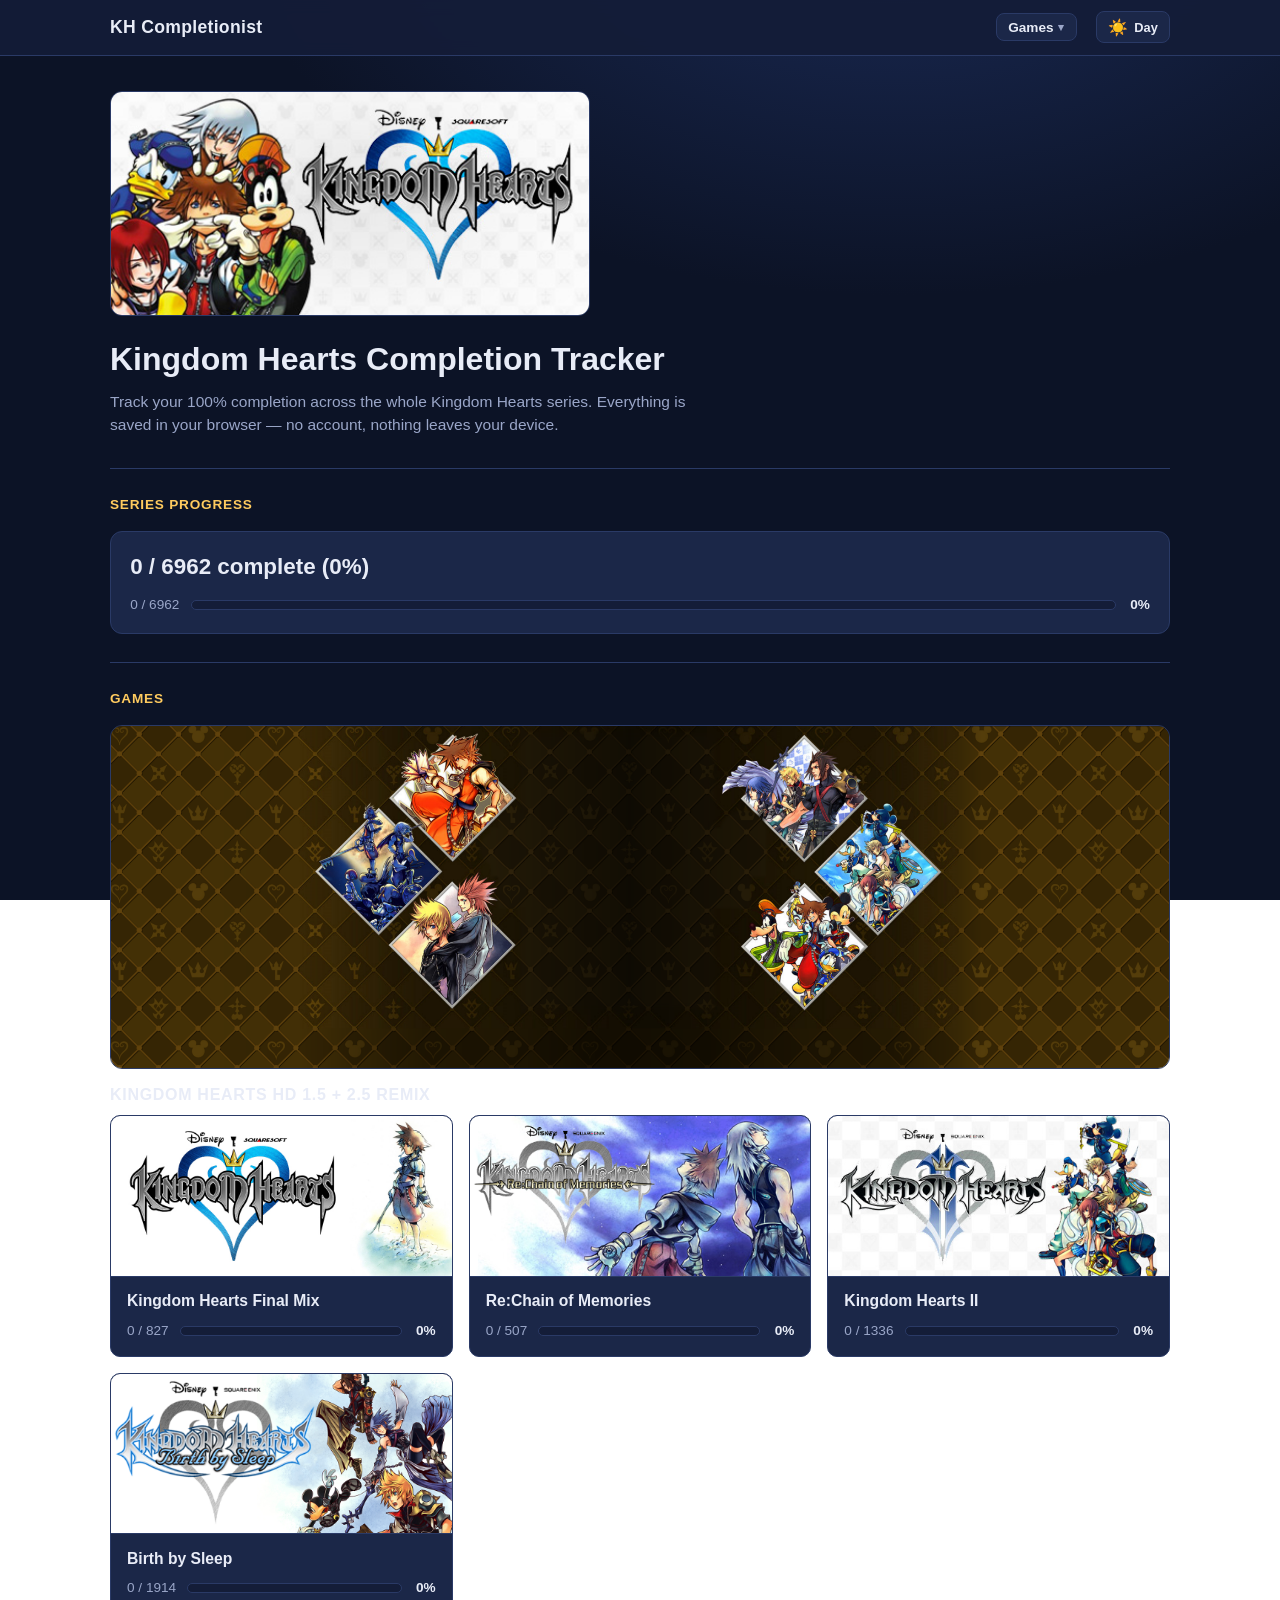
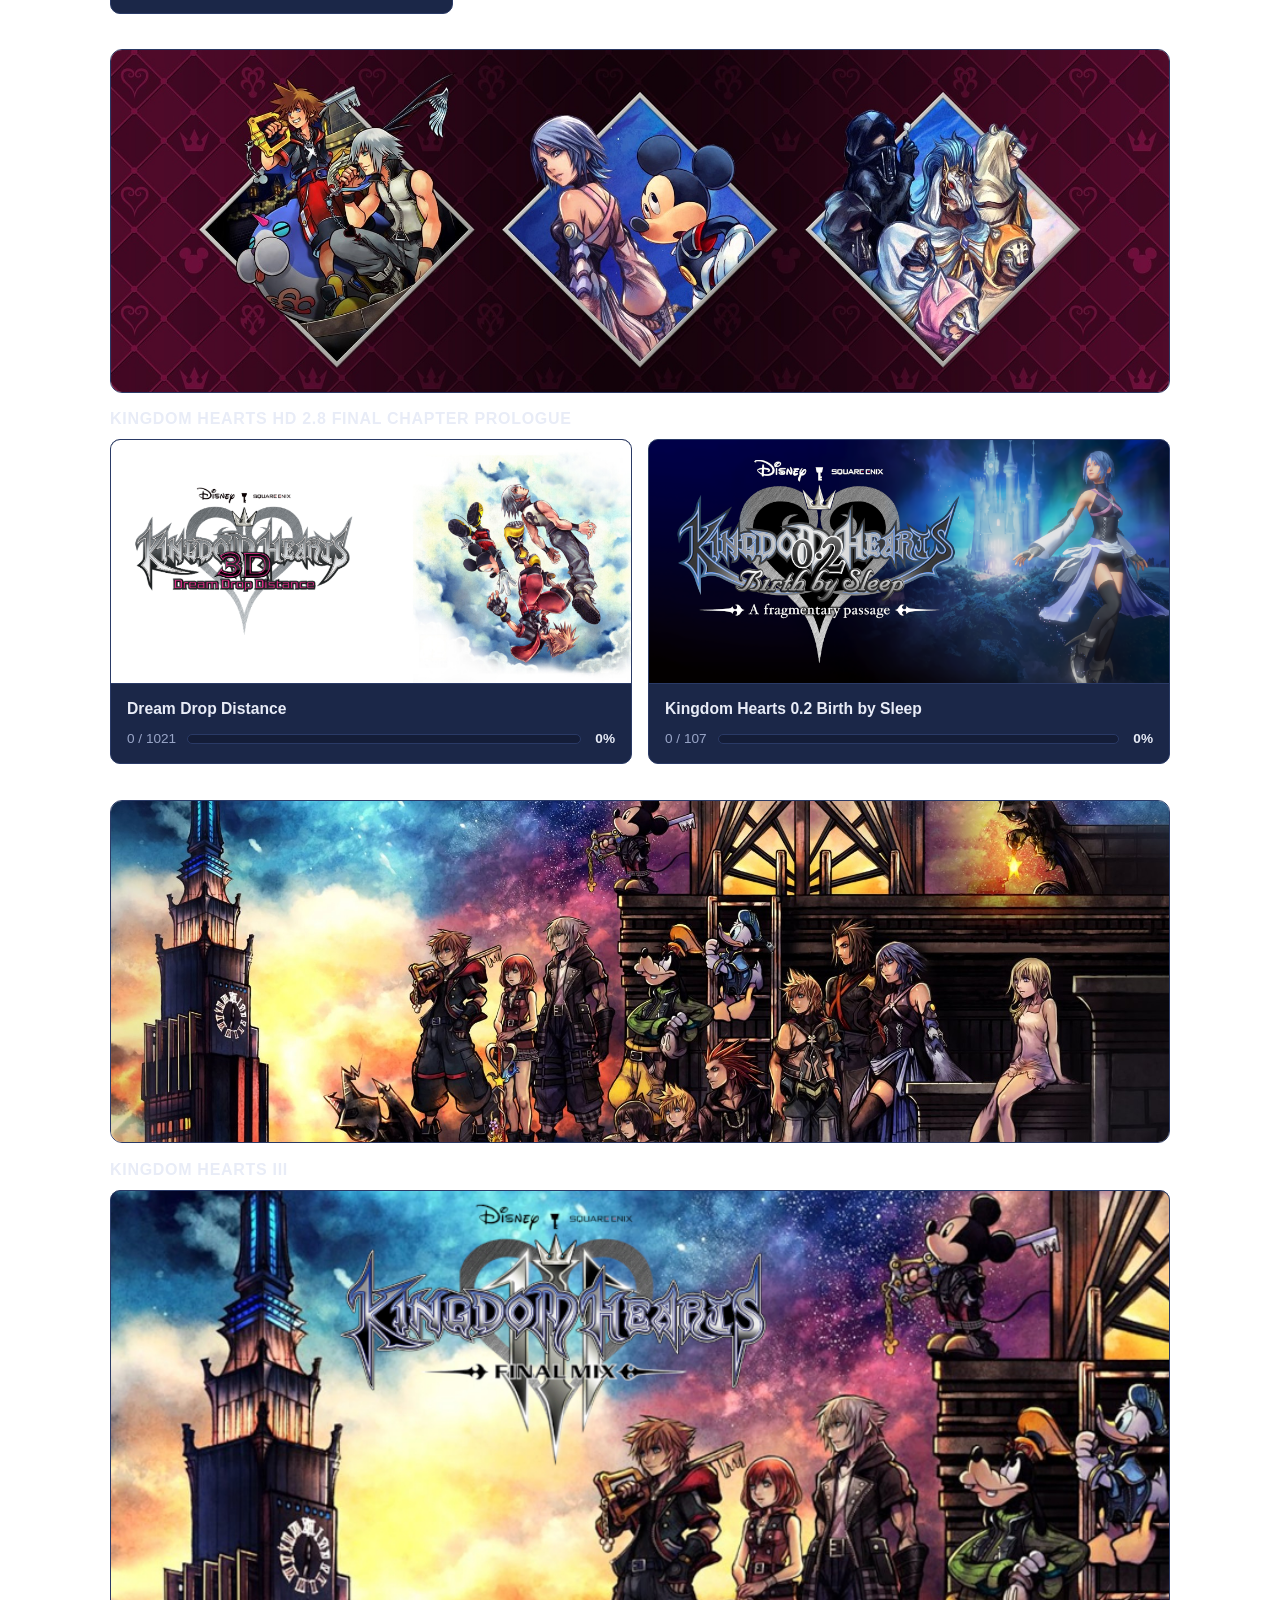
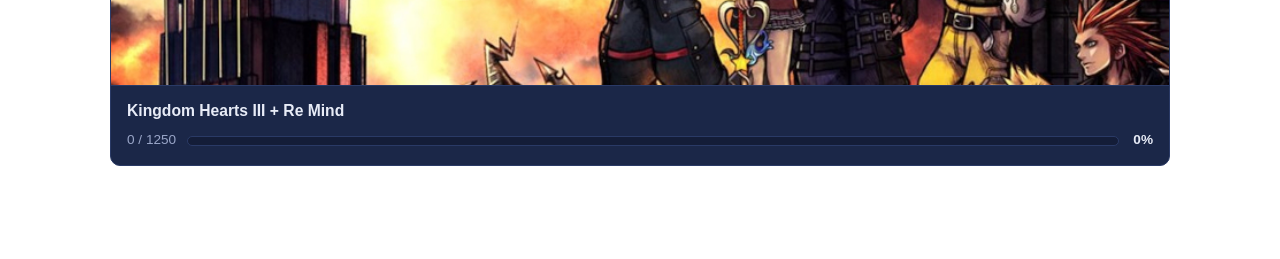
==== index.html @ 4a255c69 "Readable backgrounds, light-mode wallpapers, Games dropdown header Addresses the design feedback:  -" ====
<!DOCTYPE html>
<html lang="en">
<head>
    <meta charset="UTF-8">
    <meta name="viewport" content="width=device-width, initial-scale=1.0">
    <meta http-equiv="Content-Security-Policy" content="default-src 'self'; img-src 'self' data:; style-src 'self' 'unsafe-inline'; object-src 'none'; base-uri 'self'; form-action 'self'">
    <title>KH Completionist</title>
    <script src="js/theme.js"></script>
    <link rel="stylesheet" href="css/main.css">
</head>
<!--
    Landing page. Shows total completion across the series plus one card
    per game (progress read live from localStorage by js/kh-summary.js +
    js/landing.js). All visible text lives in lang/messages/en/index.json.
-->
<body data-page="index" data-root="./">
    <nav>
        <div class="container">
            <div class="nav-content">
                <a href="./" class="logo" id="logo-name"></a>
                <div class="nav-right">
                    <ul class="nav-links">
                    <li class="has-menu">
                        <button class="nav-menu-btn" id="games-menu-btn" type="button" aria-haspopup="true" aria-expanded="false">Games <span class="caret" aria-hidden="true">&#9662;</span></button>
                        <ul class="nav-menu" id="games-menu">
                        <li><a href="tools/kh1-tracker.html">Kingdom Hearts Final Mix</a></li>
                        <li><a href="tools/kh-com-tracker.html">Re:Chain of Memories</a></li>
                        <li><a href="tools/kh2-tracker.html">Kingdom Hearts II</a></li>
                        <li class="has-submenu">
                            <a href="tools/kh-bbs-tracker.html">Birth by Sleep <span class="caret" aria-hidden="true">&#9656;</span></a>
                            <ul class="nav-submenu">
                                <li><a href="tools/kh-melding.html">Melding Calculator</a></li>
                            </ul>
                        </li>
                        <li><a href="tools/kh-ddd-tracker.html">Dream Drop Distance</a></li>
                        <li><a href="tools/kh02-tracker.html">Kingdom Hearts 0.2</a></li>
                        <li><a href="tools/kh3-tracker.html">Kingdom Hearts III</a></li>
                        </ul>
                    </li>
                    </ul>
                    <div class="theme-toggle">
                        <button id="themeToggle" class="theme-btn" type="button">
                            <span class="theme-icon" id="theme-icon" aria-hidden="true"></span>
                            <span class="theme-text" id="theme-text"></span>
                        </button>
                    </div>
                </div>
            </div>
        </div>
    </nav>

    <div class="container">
        <section class="project-hero landing-hero">
            <figure class="banner landing-banner"><img class="banner-img" src="images/banners/series.jpg" alt=""></figure>
            <h1 id="landing-title"></h1>
            <p id="landing-subtitle"></p>
        </section>

        <main class="main-content">
            <section class="section">
                <h2 id="lg-total-label"></h2>
                <!-- Series progress bar, built by js/landing.js -->
                <div id="series-total" class="series-total"></div>
            </section>

            <section class="section">
                <h2 id="lg-games-label"></h2>
                <!-- HD-collection groups, each with its hero strip and the
                     games' banner cards, built by js/landing.js -->
                <div id="collections"></div>
            </section>
        </main>
    </div>

    <script src="js/i18n.js"></script>
    <script src="js/kh1-tracker-data.js"></script>
    <script src="js/kh-com-tracker-data.js"></script>
    <script src="js/kh2-tracker-data.js"></script>
    <script src="js/kh-ddd-tracker-data.js"></script>
    <script src="js/kh02-tracker-data.js"></script>
    <script src="js/kh3-tracker-data.js"></script>
    <script src="js/kh-bbs-tracker-data.js"></script>
    <script src="js/kh-summary.js"></script>
    <script src="js/landing.js"></script>
    <script src="js/banners.js"></script>
    <script src="js/nav.js"></script>
</body>
</html>
---- css/main.css ----
/* ============================================================
   Site-wide theme — dark navy palette shared with the melding
   calculator. Blue/gold accents (colourblind-safe pairing);
   state is never shown by colour alone.
   ============================================================ */
:root {
    --bg: #0c1326;
    --panel: #141d38;
    --panel2: #1b2748;
    --line: #2a3a66;
    --ink: #e8ecf7;
    --dim: #9aa6c8;
    --accent: #5fb3ff;
    --accent2: #ffcb5f;
    --chip: #243466;
    --nav-bg: rgba(20, 29, 56, 0.92);
    /* Scrim layered over per-game wallpapers so text stays readable. */
    --bg-scrim: linear-gradient(rgba(12, 19, 38, 0.62), rgba(12, 19, 38, 0.78));
}

* {
    margin: 0;
    padding: 0;
    box-sizing: border-box;
}

html {
    scroll-behavior: smooth;
}

body {
    font-family: -apple-system, BlinkMacSystemFont, "Segoe UI", Roboto, Helvetica, Arial, sans-serif;
    line-height: 1.5;
    color: var(--ink);
    background: radial-gradient(1200px 700px at 70% -10%, #1a2a55 0%, var(--bg) 55%);
    background-attachment: fixed;
    min-height: 100vh;
    -webkit-font-smoothing: antialiased;
}

.container {
    max-width: 1100px;
    margin: 0 auto;
    padding: 0 20px;
}

a {
    color: var(--accent);
}

a:focus, button:focus {
    outline: 2px solid var(--accent);
    outline-offset: 2px;
}

/* ---------- Navigation ---------- */
nav {
    background: var(--nav-bg);
    backdrop-filter: blur(8px);
    border-bottom: 1px solid var(--line);
    position: sticky;
    top: 0;
    z-index: 100;
}

.nav-content {
    display: flex;
    justify-content: space-between;
    align-items: center;
    padding: 0.7rem 0;
    gap: 1rem;
}

.nav-right {
    display: flex;
    align-items: center;
    gap: 1.2rem;
}

.logo {
    font-size: 1.1rem;
    font-weight: 700;
    color: var(--ink);
    text-decoration: none;
    letter-spacing: 0.3px;
    white-space: nowrap;
}

.nav-links {
    display: flex;
    list-style: none;
    gap: 0.2rem;
    flex-wrap: wrap;
}

.nav-links a {
    text-decoration: none;
    color: var(--dim);
    font-weight: 600;
    font-size: 0.85rem;
    padding: 0.35rem 0.7rem;
    border-radius: 8px;
    border: 1px solid transparent;
}

.nav-links a:hover {
    color: var(--ink);
    background: var(--panel2);
    border-color: var(--line);
}

/* ---------- Language toggle (top right, persistent) ---------- */
.lang-btn {
    display: flex;
    align-items: center;
    gap: 0.4rem;
    background: var(--panel2);
    border: 1px solid var(--line);
    border-radius: 8px;
    padding: 0.35rem 0.7rem;
    cursor: pointer;
    font-weight: 700;
    font-size: 0.8rem;
    color: var(--ink);
}

.lang-btn:hover {
    border-color: var(--accent);
    color: var(--accent);
}

.flag {
    font-size: 1rem;
}

/* ---------- Hero / about ---------- */
.about-section {
    padding: 2.6rem 0 1.8rem;
}

.about-section h1 {
    font-size: 2.2rem;
    margin-bottom: 0.2rem;
    letter-spacing: 0.3px;
}

.subtitle {
    font-size: 1.05rem;
    color: var(--accent);
    font-weight: 600;
    margin-bottom: 1.1rem;
}

.about-text p {
    color: var(--dim);
    max-width: 70ch;
    margin-bottom: 0.8rem;
    font-size: 0.97rem;
}

.cta-buttons {
    display: flex;
    gap: 0.7rem;
    flex-wrap: wrap;
    margin-top: 1.2rem;
}

.cta-button {
    display: inline-block;
    padding: 0.55rem 1.2rem;
    text-decoration: none;
    border-radius: 8px;
    font-weight: 700;
    font-size: 0.9rem;
    border: 1px solid var(--line);
}

.cta-button.primary {
    background: var(--accent);
    color: #06203b;
    border-color: var(--accent);
}

.cta-button.primary:hover {
    background: #7cc2ff;
}

.cta-button.secondary {
    background: var(--panel2);
    color: var(--ink);
}

.cta-button.secondary:hover {
    border-color: var(--accent);
    color: var(--accent);
}

/* ---------- Sections ---------- */
.main-content {
    padding-bottom: 3rem;
}

.section {
    padding: 1.6rem 0 0.6rem;
    border-top: 1px solid var(--line);
    margin-top: 1.2rem;
}

.section h2 {
    font-size: 0.85rem;
    text-transform: uppercase;
    letter-spacing: 0.8px;
    color: var(--accent2);
    margin-bottom: 1rem;
    font-weight: 700;
}

.section h3 {
    font-size: 1rem;
    color: var(--ink);
    margin-bottom: 0.5rem;
}

/* ---------- Skills ---------- */
.skills-grid {
    display: grid;
    grid-template-columns: repeat(auto-fit, minmax(240px, 1fr));
    gap: 1rem;
}

.skill-category {
    background: var(--panel2);
    border: 1px solid var(--line);
    border-radius: 10px;
    padding: 0.9rem 1rem;
}

.skill-category h3 {
    font-size: 0.8rem;
    text-transform: uppercase;
    letter-spacing: 0.6px;
    color: var(--dim);
    margin-bottom: 0.6rem;
}

.skill-tags {
    display: flex;
    flex-wrap: wrap;
    gap: 0.35rem;
}

.skill-tag {
    background: var(--chip);
    color: var(--ink);
    padding: 0.15rem 0.6rem;
    border-radius: 6px;
    font-size: 0.78rem;
    font-weight: 600;
    border: 1px solid var(--line);
}

/* ---------- Project / tool cards ---------- */
.project-grid {
    display: grid;
    grid-template-columns: repeat(auto-fit, minmax(300px, 1fr));
    gap: 1rem;
}

.project-card {
    background: var(--panel2);
    border: 1px solid var(--line);
    border-radius: 10px;
    padding: 1rem 1.1rem;
}

a.project-card {
    display: block;
    text-decoration: none;
    color: inherit;
}

a.project-card:hover {
    border-color: var(--accent);
}

a.project-card:hover h3 {
    color: var(--accent);
}

.project-card h3 {
    font-size: 1rem;
    margin-bottom: 0.4rem;
}

.project-card p {
    color: var(--dim);
    font-size: 0.88rem;
    margin-bottom: 0.7rem;
}

.project-meta {
    display: flex;
    flex-wrap: wrap;
    gap: 0.35rem;
}

.tech-tag {
    background: var(--chip);
    border: 1px solid var(--line);
    color: var(--dim);
    padding: 0.1rem 0.55rem;
    border-radius: 6px;
    font-size: 0.74rem;
    font-weight: 600;
}

/* ---------- Tools: Games > series > game hierarchy ---------- */
.series-group {
    margin-bottom: 1.6rem;
}

.series-title {
    font-size: 1.15rem;
    color: var(--ink);
    margin-bottom: 0.8rem;
    padding-bottom: 0.4rem;
    border-bottom: 1px solid var(--line);
}

.game-group {
    margin: 0 0 1.2rem 0.2rem;
    padding-left: 0.9rem;
    border-left: 2px solid var(--line);
}

.game-title {
    font-size: 0.85rem;
    text-transform: uppercase;
    letter-spacing: 0.6px;
    color: var(--accent);
    margin-bottom: 0.7rem;
}

/* ---------- Education / experience rows ---------- */
.education-timeline {
    display: flex;
    flex-direction: column;
}

.education-item {
    padding: 0.8rem 0;
    border-bottom: 1px solid var(--line);
}

.education-item:last-child {
    border-bottom: none;
}

.education-item h3 {
    font-size: 0.98rem;
    margin-bottom: 0.1rem;
}

.education-meta {
    color: var(--accent2);
    font-size: 0.8rem;
    font-weight: 600;
    margin-bottom: 0.3rem;
}

.education-item p {
    color: var(--dim);
    font-size: 0.9rem;
    max-width: 75ch;
}

/* ---------- Contact ---------- */
.contact-info {
    display: grid;
    grid-template-columns: repeat(auto-fit, minmax(220px, 1fr));
    gap: 0.8rem;
}

.contact-item {
    background: var(--panel2);
    border: 1px solid var(--line);
    border-radius: 10px;
    padding: 0.8rem 1rem;
    display: flex;
    align-items: baseline;
    gap: 0.6rem;
    flex-wrap: wrap;
}

.contact-icon {
    font-size: 1rem;
}

.contact-item h3 {
    font-size: 0.8rem;
    text-transform: uppercase;
    letter-spacing: 0.5px;
    color: var(--dim);
    margin: 0;
}

.contact-item p {
    font-size: 0.9rem;
    color: var(--ink);
    width: 100%;
}

/* ---------- Project pages ---------- */
.project-hero {
    padding: 2.2rem 0 0.8rem;
}

.project-hero h1 {
    font-size: 1.9rem;
    margin-bottom: 0.2rem;
}

.project-hero p {
    color: var(--accent);
    font-weight: 600;
    font-size: 1rem;
}

.project-content {
    padding-bottom: 3rem;
}

.project-content .section p {
    color: var(--dim);
    font-size: 0.95rem;
    max-width: 75ch;
    margin-bottom: 0.9rem;
}

.project-content .section ul {
    color: var(--dim);
    font-size: 0.95rem;
    margin: 0 0 0.9rem 1.3rem;
}

.project-content .section li {
    margin-bottom: 0.3rem;
}

.project-content h3 {
    font-size: 0.85rem;
    text-transform: uppercase;
    letter-spacing: 0.7px;
    color: var(--accent2);
    margin: 1.4rem 0 0.6rem;
}

.project-image {
    display: block;
    width: 100%;
    max-width: 640px;
    border-radius: 10px;
    border: 1px solid var(--line);
    margin: 1rem 0 1.2rem;
}

.project-links {
    display: flex;
    gap: 0.7rem;
    margin: 1.4rem 0 0;
    flex-wrap: wrap;
}

.project-link {
    display: inline-flex;
    align-items: center;
    gap: 0.4rem;
    background: var(--panel2);
    color: var(--ink);
    text-decoration: none;
    padding: 0.5rem 1rem;
    border: 1px solid var(--line);
    border-radius: 8px;
    font-weight: 600;
    font-size: 0.88rem;
}

.project-link:hover {
    border-color: var(--accent);
    color: var(--accent);
}

.back-button {
    margin-bottom: 1.2rem;
    color: var(--dim);
}

/* ---------- Mobile ---------- */
@media (max-width: 768px) {
    .nav-content {
        flex-direction: column;
        gap: 0.5rem;
        padding: 0.6rem 0;
    }

    .nav-right {
        flex-direction: column;
        gap: 0.5rem;
    }

    .nav-links {
        justify-content: center;
    }

    .about-section h1 {
        font-size: 1.7rem;
    }

    .skills-grid,
    .project-grid {
        grid-template-columns: 1fr;
    }

    .game-cards {
        grid-template-columns: 1fr;
    }
}

/* ============================================================
   Day (bright) theme — opt-in via the Night/Day toggle. Night
   is the default (the :root palette above); this muted, low-glare
   light palette only applies when the user opts in. Kept after
   :root so it wins on equal specificity. Per-game backgrounds will
   be layered on top of these later.
   ============================================================ */
[data-theme="day"] {
    --bg: #e6eaf4;
    --panel: #f2f4fb;
    --panel2: #e8ecf7;
    --line: #c3cadd;
    --ink: #1b2440;
    --dim: #4a5570;
    --accent: #2c63c8;
    --accent2: #8a6200;
    --chip: #d8deee;
    --nav-bg: rgba(238, 241, 248, 0.92);
    --bg-scrim: linear-gradient(rgba(230, 234, 244, 0.55), rgba(230, 234, 244, 0.72));
}

[data-theme="day"] body {
    background: radial-gradient(1200px 700px at 70% -10%, #eef2fb 0%, var(--bg) 55%);
}

/* ---------- Theme toggle (mirrors the language toggle) ---------- */
.theme-btn {
    display: flex;
    align-items: center;
    gap: 0.4rem;
    background: var(--panel2);
    border: 1px solid var(--line);
    border-radius: 8px;
    padding: 0.35rem 0.7rem;
    cursor: pointer;
    font-weight: 700;
    font-size: 0.8rem;
    color: var(--ink);
}

.theme-btn:hover {
    border-color: var(--accent);
    color: var(--accent);
}

.theme-icon {
    font-size: 1rem;
}

/* ---------- Banner images (per game) ----------
   Shown by default; js/banners.js (or js/landing.js) hides a figure only
   if its image fails to load, so a missing file shows nothing. */
.banner {
    display: block;
    margin: 0 0 1.2rem;
}

.banner img {
    display: block;
    width: 100%;
    height: auto;
    border-radius: 12px;
    border: 1px solid var(--line);
}

/* ---------- Landing page ---------- */
.landing-banner {
    max-width: 480px;   /* series.jpg is small — don't upscale it blurry */
}

.landing-hero h1 {
    font-size: 2rem;
}

.landing-hero p {
    color: var(--dim);
    font-weight: 400;
    font-size: 0.97rem;
    max-width: 70ch;
    margin-top: 0.4rem;
}

.series-total {
    background: var(--panel2);
    border: 1px solid var(--line);
    border-radius: 12px;
    padding: 1.1rem 1.2rem;
}

.series-headline {
    font-size: 1.4rem;
    font-weight: 700;
    color: var(--ink);
    margin-bottom: 0.7rem;
    font-variant-numeric: tabular-nums;
}

.progbar {
    display: flex;
    align-items: center;
    gap: 0.7rem;
}

.progbar-num {
    font-variant-numeric: tabular-nums;
    color: var(--dim);
    font-size: 0.85rem;
    white-space: nowrap;
}

.progbar-track {
    flex: 1;
    height: 10px;
    min-width: 80px;
    border-radius: 6px;
    background: var(--panel);
    border: 1px solid var(--line);
    overflow: hidden;
}

.progbar-track > i {
    display: block;
    height: 100%;
    background: var(--accent);
}

/* Completed bar turns green; the always-present "100%" number carries
   the meaning too, so it is never colour-alone. */
.progbar-track.full > i {
    background: #6fe39a;
}

.progbar-pct {
    font-variant-numeric: tabular-nums;
    color: var(--ink);
    font-weight: 700;
    font-size: 0.85rem;
    min-width: 3ch;
    text-align: right;
}

.game-cards {
    display: grid;
    grid-template-columns: repeat(auto-fit, minmax(300px, 1fr));
    gap: 1rem;
}

.game-card {
    display: flex;
    flex-direction: column;
    background: var(--panel2);
    border: 1px solid var(--line);
    border-radius: 10px;
    overflow: hidden;
    text-decoration: none;
    color: inherit;
}

.game-card:hover {
    border-color: var(--accent);
}

/* Banner art sits flush at the top of the card (revealed by JS on load). */
.game-card .card-banner {
    margin: 0;
}

.game-card .card-banner img {
    border: 0;
    border-radius: 0;
    border-bottom: 1px solid var(--line);
}

.game-card-body {
    padding: 0.8rem 1rem 0.9rem;
    display: flex;
    flex-direction: column;
    gap: 0.5rem;
}

.game-card-body h3 {
    margin: 0;
    font-size: 0.98rem;
}

.game-card:hover .game-card-body h3 {
    color: var(--accent);
}

/* ---------- HD-collection grouping on the landing page ---------- */
.collection {
    margin-bottom: 2.2rem;
}

.collection-hero {
    margin: 0 0 0.9rem;
}

.collection-hero img {
    border-radius: 12px;
    border: 1px solid var(--line);
}

.collection-title {
    font-size: 0.85rem;
    text-transform: uppercase;
    letter-spacing: 0.7px;
    color: var(--accent2);
    margin: 0 0 0.8rem;
    font-weight: 700;
}

/* ---------- Game logo in each tracker header ----------
   Logos are transparent PNGs; shown small with no box, revealed on load. */
.kh-logo {
    margin: 2px 0 10px;
    text-align: left;
}

.kh-logo img {
    width: auto;
    max-width: 100%;
    max-height: 78px;
    border: 0;
    border-radius: 0;
}

/* ============================================================
   Per-game background art (night AND day). Each tracker gets its own
   KH-motif wallpaper, keyed on data-page. A translucent scrim
   (--bg-scrim) is layered over the image so page text stays readable;
   day mode swaps in the lighter wallpaper variant. Per page we only set
   --bg-img (dark vs _light per theme); the shared rule does the rest.
   ============================================================ */
body[data-page="kh1-tracker"],
body[data-page="kh-com-tracker"],
body[data-page="kh2-tracker"],
body[data-page="kh-bbs-tracker"],
body[data-page="kh-ddd-tracker"],
body[data-page="kh02-tracker"],
body[data-page="kh3-tracker"],
body[data-page="kh-melding"] {
    background-color: var(--bg);
    background-image: var(--bg-scrim), var(--bg-img);
    background-repeat: no-repeat;
    background-position: center top;
    background-size: cover;
    background-attachment: fixed;
}

[data-theme="night"] body[data-page="kh1-tracker"]    { --bg-img: url("../images/backgrounds/Background_KH1.png"); }
[data-theme="night"] body[data-page="kh-com-tracker"] { --bg-img: url("../images/backgrounds/Background_COM.png"); }
[data-theme="night"] body[data-page="kh2-tracker"]    { --bg-img: url("../images/backgrounds/Background_KH2.png"); }
[data-theme="night"] body[data-page="kh-bbs-tracker"] { --bg-img: url("../images/backgrounds/Background_BBS.png"); }
[data-theme="night"] body[data-page="kh-ddd-tracker"] { --bg-img: url("../images/backgrounds/Background_3DS.png"); }
[data-theme="night"] body[data-page="kh02-tracker"]   { --bg-img: url("../images/backgrounds/Background_KH02.png"); }
[data-theme="night"] body[data-page="kh3-tracker"]    { --bg-img: url("../images/backgrounds/Background_KH3.png"); }
[data-theme="night"] body[data-page="kh-melding"]     { --bg-img: url("../images/backgrounds/Background_BBS.png"); }

[data-theme="day"] body[data-page="kh1-tracker"]    { --bg-img: url("../images/backgrounds/Background_KH1_light.png"); }
[data-theme="day"] body[data-page="kh-com-tracker"] { --bg-img: url("../images/backgrounds/Background_COM_light.png"); }
[data-theme="day"] body[data-page="kh2-tracker"]    { --bg-img: url("../images/backgrounds/Background_KH2_light.png"); }
[data-theme="day"] body[data-page="kh-bbs-tracker"] { --bg-img: url("../images/backgrounds/Background_BBS_light.png"); }
[data-theme="day"] body[data-page="kh-ddd-tracker"] { --bg-img: url("../images/backgrounds/Background_3DS_light.png"); }
[data-theme="day"] body[data-page="kh02-tracker"]   { --bg-img: url("../images/backgrounds/Background_KH02_light.png"); }
[data-theme="day"] body[data-page="kh3-tracker"]    { --bg-img: url("../images/backgrounds/Background_KH3_light.png"); }
[data-theme="day"] body[data-page="kh-melding"]     { --bg-img: url("../images/backgrounds/Background_BBS_light.png"); }

/* ============================================================
   Games dropdown (header). Opens on hover/focus (desktop + keyboard)
   or on click via the .open class (js/nav.js, for touch). Birth by
   Sleep carries a submenu with the Melding Calculator.
   ============================================================ */
.has-menu {
    position: relative;
}

.nav-menu-btn {
    display: inline-flex;
    align-items: center;
    gap: 0.3rem;
    background: var(--panel2);
    border: 1px solid var(--line);
    color: var(--ink);
    font-weight: 600;
    font-size: 0.85rem;
    padding: 0.35rem 0.7rem;
    border-radius: 8px;
    cursor: pointer;
}

.nav-menu-btn:hover,
.has-menu:hover .nav-menu-btn,
.has-menu:focus-within .nav-menu-btn,
.has-menu.open .nav-menu-btn {
    border-color: var(--accent);
    color: var(--accent);
}

.caret {
    color: var(--dim);
    font-size: 0.8em;
}

.nav-menu,
.nav-submenu {
    list-style: none;
    position: absolute;
    min-width: 232px;
    background: var(--panel);
    border: 1px solid var(--line);
    border-radius: 10px;
    padding: 6px;
    box-shadow: 0 12px 30px rgba(0, 0, 0, 0.4);
    display: none;
    z-index: 200;
}

.nav-menu {
    top: calc(100% + 6px);
    left: 0;
}

.nav-submenu {
    top: -7px;
    left: calc(100% + 6px);
    min-width: 200px;
}

.has-menu:hover > .nav-menu,
.has-menu:focus-within > .nav-menu,
.has-menu.open > .nav-menu,
.has-submenu:hover > .nav-submenu,
.has-submenu:focus-within > .nav-submenu {
    display: block;
}

.nav-menu a {
    display: flex;
    align-items: center;
    justify-content: space-between;
    gap: 0.6rem;
    white-space: nowrap;
    text-decoration: none;
    color: var(--ink);
    font-size: 0.86rem;
    font-weight: 600;
    padding: 0.5rem 0.7rem;
    border-radius: 7px;
}

.nav-menu a:hover,
.nav-menu a:focus {
    background: var(--panel2);
    color: var(--accent);
    outline: none;
}

/* Mobile: dropdowns flow inline (no hover on touch). */
@media (max-width: 768px) {
    .nav-menu,
    .nav-submenu {
        position: static;
        box-shadow: none;
        min-width: 0;
    }

    .nav-submenu {
        margin: 2px 0 2px 0.9rem;
    }

    .has-menu:hover > .nav-menu,
    .has-submenu:hover > .nav-submenu {
        display: none;   /* on touch, use the .open click toggle instead */
    }

    .has-menu.open > .nav-menu {
        display: block;
    }

    .has-menu.open .nav-submenu {
        display: block;
    }
}

/* ---------- Tracker header readability over the wallpaper ---------- */
.kh-header .sub {
    max-width: 80ch;
}

/* Natural link to a game's extra tool (e.g. BBS -> Melding Calculator). */
.kh-xlink {
    margin: 8px 0 0;
    font-size: 13px;
    font-weight: 600;
}

.kh-xlink a {
    text-decoration: none;
}

.kh-xlink a:hover {
    text-decoration: underline;
}
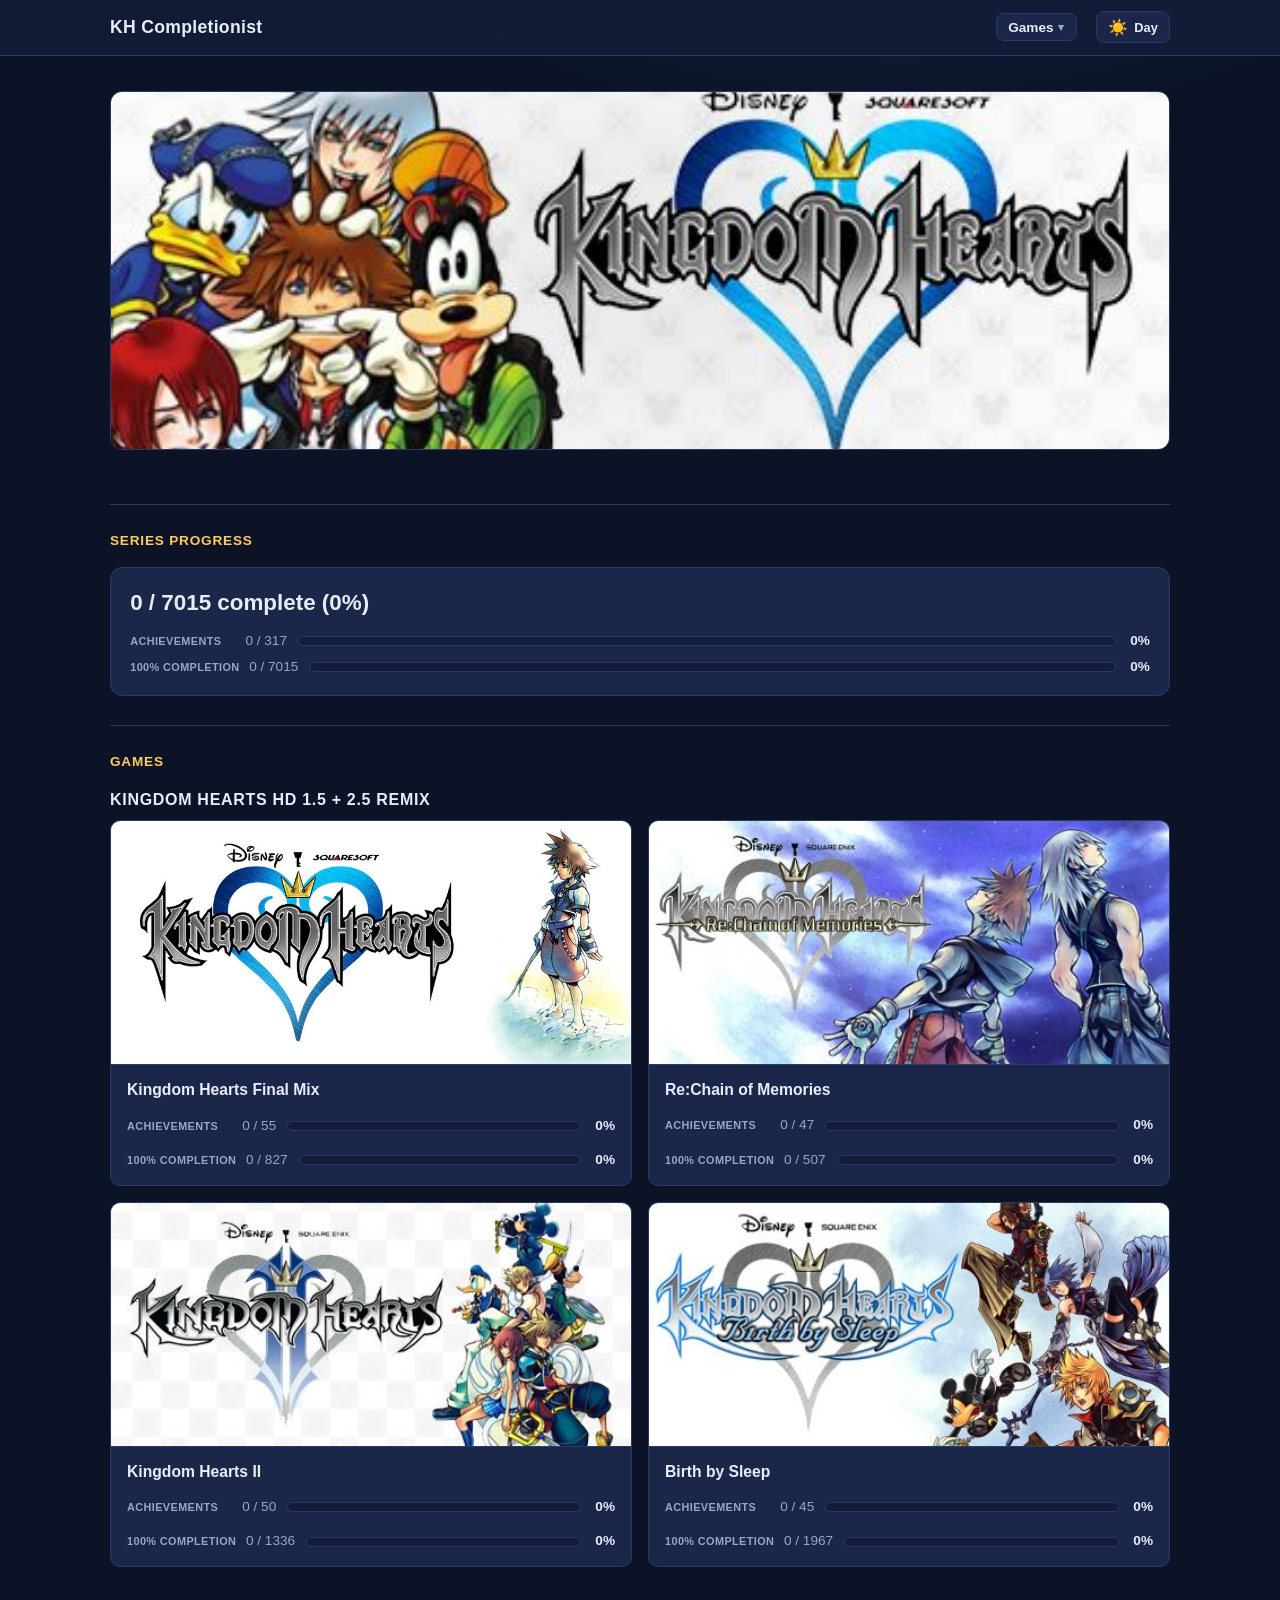
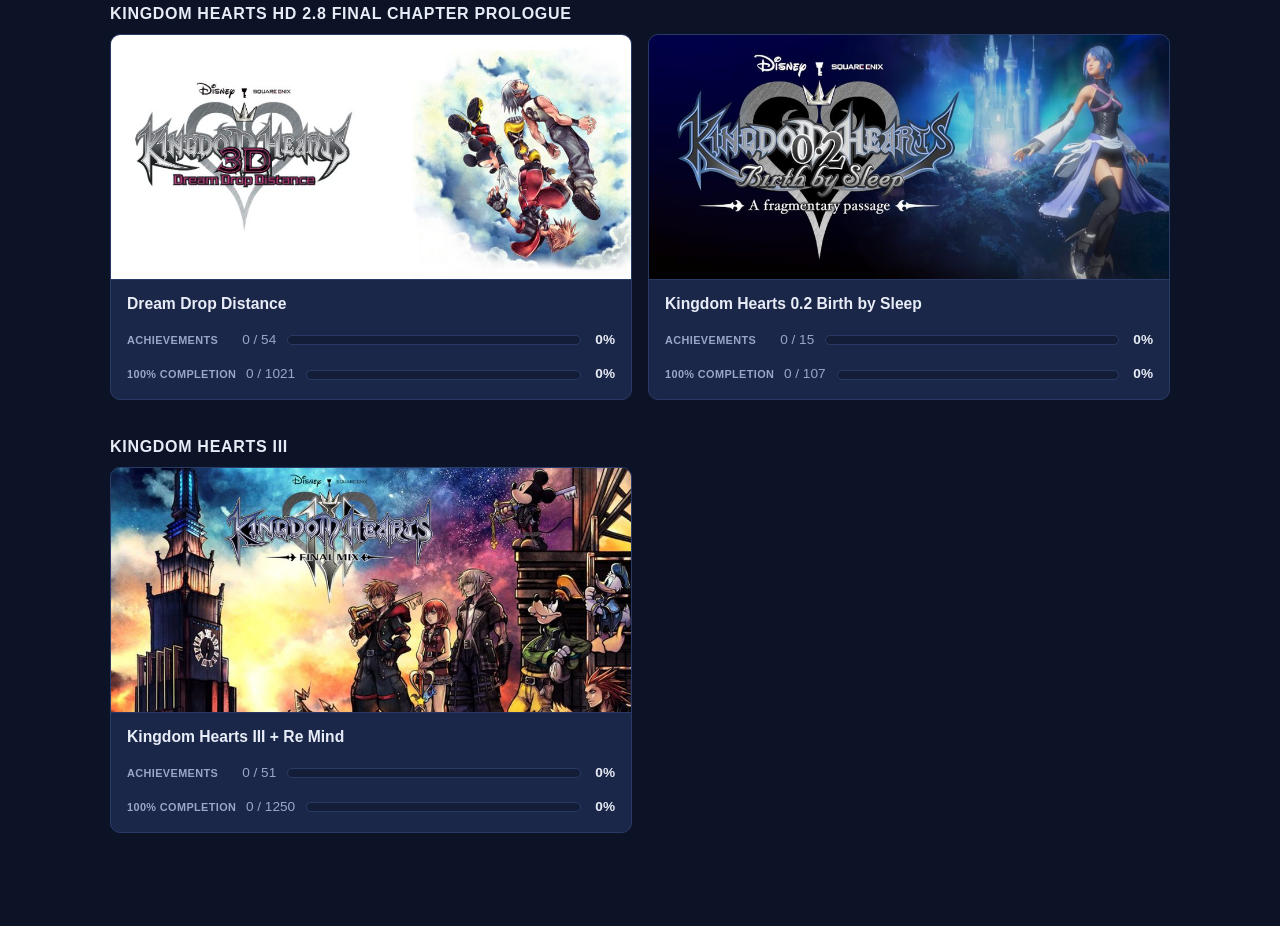
==== commit 43d8630f: "Landing: remove the hero title + subtitle text (keep the banner image) Drops the "Kingdom Hearts Com" ====
--- a/index.html
+++ b/index.html
@@ -52,8 +52,6 @@
     <div class="container">
         <section class="project-hero landing-hero">
             <figure class="banner landing-banner"><img class="banner-img" src="images/banners/series.jpg" alt=""></figure>
-            <h1 id="landing-title"></h1>
-            <p id="landing-subtitle"></p>
         </section>
 
         <main class="main-content">
--- a/css/main.css
+++ b/css/main.css
@@ -12,7 +12,14 @@
     --dim: #9aa6c8;
     --accent: #5fb3ff;
     --accent2: #ffcb5f;
+    --ok: #56d98b;
+    --ok-bg: rgba(86, 217, 139, 0.14);
+    --glow: #1a2a55;
     --chip: #243466;
+    /* Fixed character signature colours (never themed by active character). */
+    --terra: #ff8a73;
+    --ventus: #6fd58c;
+    --aqua: #6fb8ff;
     --nav-bg: rgba(20, 29, 56, 0.92);
     /* Scrim layered over per-game wallpapers so text stays readable. */
     --bg-scrim: linear-gradient(rgba(12, 19, 38, 0.62), rgba(12, 19, 38, 0.78));
@@ -26,14 +33,18 @@
 
 html {
     scroll-behavior: smooth;
+    /* Dark base so a short page / iOS rubber-band never shows white. */
+    background: var(--bg);
 }
 
 body {
     font-family: -apple-system, BlinkMacSystemFont, "Segoe UI", Roboto, Helvetica, Arial, sans-serif;
     line-height: 1.5;
     color: var(--ink);
-    background: radial-gradient(1200px 700px at 70% -10%, #1a2a55 0%, var(--bg) 55%);
-    background-attachment: fixed;
+    /* No background-attachment: fixed — it tears/leaves white gaps when
+       scrolling on iOS. The per-game wallpaper uses a fixed ::before
+       layer instead (see the per-game background block). */
+    background: radial-gradient(1200px 700px at 70% -10%, var(--glow) 0%, var(--bg) 55%);
     min-height: 100vh;
     -webkit-font-smoothing: antialiased;
 }
@@ -523,6 +534,30 @@
 
     .game-cards {
         grid-template-columns: 1fr;
+    }
+
+    /* Scale headings down so they don't dominate a phone screen. */
+    .landing-hero h1,
+    .project-hero h1 {
+        font-size: 1.5rem;
+    }
+
+    .series-headline {
+        font-size: 1.15rem;
+    }
+
+    .landing-hero p,
+    .about-text p {
+        font-size: 0.9rem;
+    }
+
+    .collection-title,
+    .section h2 {
+        font-size: 0.78rem;
+    }
+
+    .container {
+        padding: 0 14px;
     }
 }
 
@@ -542,14 +577,35 @@
     --dim: #4a5570;
     --accent: #2c63c8;
     --accent2: #8a6200;
+    --ok: #1f9d5a;
+    --ok-bg: rgba(31, 157, 90, 0.13);
+    --glow: #eef2fb;
     --chip: #d8deee;
+    --terra: #c24a30;
+    --ventus: #1f9d5a;
+    --aqua: #2c63c8;
     --nav-bg: rgba(238, 241, 248, 0.92);
     --bg-scrim: linear-gradient(rgba(230, 234, 244, 0.55), rgba(230, 234, 244, 0.72));
 }
 
 [data-theme="day"] body {
-    background: radial-gradient(1200px 700px at 70% -10%, #eef2fb 0%, var(--bg) 55%);
-}
+    background: radial-gradient(1200px 700px at 70% -10%, var(--glow) 0%, var(--bg) 55%);
+}
+
+/* ---------- Per-character accent schemes (KH BBS tracker) ----------
+   Only the primary accent + background glow shift; the neutral panels, text
+   and the gold secondary accent stay put, so contrast/readability hold.
+   Terra = warm red, Ventus = green, Aqua = the original blue. */
+[data-char="terra"]  { --accent: #ff8a73; --glow: #34202a; }
+[data-char="ventus"] { --accent: #57d68f; --glow: #163a2c; }
+[data-char="aqua"]   { --accent: #5fb3ff; --glow: #1a2a55; }
+[data-char="sora"]   { --accent: #5fb3ff; --glow: #1a2a55; }
+[data-char="riku"]   { --accent: #b98cff; --glow: #261a3a; }
+[data-theme="day"][data-char="terra"]  { --accent: #c24a30; --glow: #fbeeec; }
+[data-theme="day"][data-char="ventus"] { --accent: #1f9d5a; --glow: #ecf7f0; }
+[data-theme="day"][data-char="aqua"]   { --accent: #2c63c8; --glow: #eef2fb; }
+[data-theme="day"][data-char="sora"]   { --accent: #2c63c8; --glow: #eef2fb; }
+[data-theme="day"][data-char="riku"]   { --accent: #6a3fc0; --glow: #f1ecfb; }
 
 /* ---------- Theme toggle (mirrors the language toggle) ---------- */
 .theme-btn {
@@ -593,7 +649,16 @@
 
 /* ---------- Landing page ---------- */
 .landing-banner {
-    max-width: 480px;   /* series.jpg is small — don't upscale it blurry */
+    margin-bottom: 1.4rem;   /* spans the full content width */
+}
+/* The series banner is a low-resolution source; at full width its natural
+   height looks over-stretched. Cap it to a wide hero strip with object-fit
+   cover so it keeps full width and aspect (cropped, never squished). */
+.landing-banner img {
+    aspect-ratio: 2.95;
+    height: auto;
+    object-fit: cover;
+    object-position: center 40%;
 }
 
 .landing-hero h1 {
@@ -667,9 +732,36 @@
     text-align: right;
 }
 
+/* Two-metric rows: Achievements (platform trophies) over full 100%
+   completion. The achievements bar is gold so the two read apart even
+   before either hits green at 100%. */
+.prograw {
+    display: flex;
+    align-items: center;
+    gap: 0.6rem;
+    margin-top: 6px;
+}
+.prograw .progbar {
+    flex: 1;
+}
+.prograw-label {
+    min-width: 6.6rem;
+    font-size: 0.68rem;
+    text-transform: uppercase;
+    letter-spacing: 0.4px;
+    font-weight: 700;
+    color: var(--dim);
+}
+.prograw.ach .progbar-track:not(.full) > i {
+    background: var(--accent2);
+}
+
 .game-cards {
     display: grid;
-    grid-template-columns: repeat(auto-fit, minmax(300px, 1fr));
+    /* Two wide columns: a 4-game collection becomes a clean 2x2, a 2-game
+       collection fills one row, a single game takes one column. Collapses
+       to one column on mobile (see the media query below). */
+    grid-template-columns: repeat(2, 1fr);
     gap: 1rem;
 }
 
@@ -768,12 +860,30 @@
 body[data-page="kh02-tracker"],
 body[data-page="kh3-tracker"],
 body[data-page="kh-melding"] {
-    background-color: var(--bg);
+    /* Transparent so the fixed ::before wallpaper shows through; the dark
+       html background is the fallback. (A solid body background here would
+       paint over the negative-z ::before and hide it.) */
+    background: transparent;
+}
+
+/* Fixed wallpaper layer (a real fixed element, unlike the buggy
+   background-attachment: fixed) sat behind the page content. */
+body[data-page="kh1-tracker"]::before,
+body[data-page="kh-com-tracker"]::before,
+body[data-page="kh2-tracker"]::before,
+body[data-page="kh-bbs-tracker"]::before,
+body[data-page="kh-ddd-tracker"]::before,
+body[data-page="kh02-tracker"]::before,
+body[data-page="kh3-tracker"]::before,
+body[data-page="kh-melding"]::before {
+    content: "";
+    position: fixed;
+    inset: 0;
+    z-index: -1;
     background-image: var(--bg-scrim), var(--bg-img);
     background-repeat: no-repeat;
     background-position: center top;
     background-size: cover;
-    background-attachment: fixed;
 }
 
 [data-theme="night"] body[data-page="kh1-tracker"]    { --bg-img: url("../images/backgrounds/Background_KH1.png"); }
@@ -855,10 +965,12 @@
     min-width: 200px;
 }
 
-.has-menu:hover > .nav-menu,
+/* Opening is driven by .open (js/nav.js hover-intent + click), with
+   :focus-within for keyboard users — no bare :hover, so the menu doesn't
+   snap shut the instant the pointer leaves the button. */
+.has-menu.open > .nav-menu,
 .has-menu:focus-within > .nav-menu,
-.has-menu.open > .nav-menu,
-.has-submenu:hover > .nav-submenu,
+.has-submenu.open > .nav-submenu,
 .has-submenu:focus-within > .nav-submenu {
     display: block;
 }
@@ -875,6 +987,11 @@
     font-weight: 600;
     padding: 0.5rem 0.7rem;
     border-radius: 7px;
+}
+
+/* Submenu (BBS) positions against its own row, not the whole menu. */
+.nav-menu li {
+    position: relative;
 }
 
 .nav-menu a:hover,
@@ -897,11 +1014,8 @@
         margin: 2px 0 2px 0.9rem;
     }
 
-    .has-menu:hover > .nav-menu,
-    .has-submenu:hover > .nav-submenu {
-        display: none;   /* on touch, use the .open click toggle instead */
-    }
-
+    /* On touch the whole menu opens via .open (click); show the submenu
+       inline so the Melding Calculator is reachable. */
     .has-menu.open > .nav-menu {
         display: block;
     }
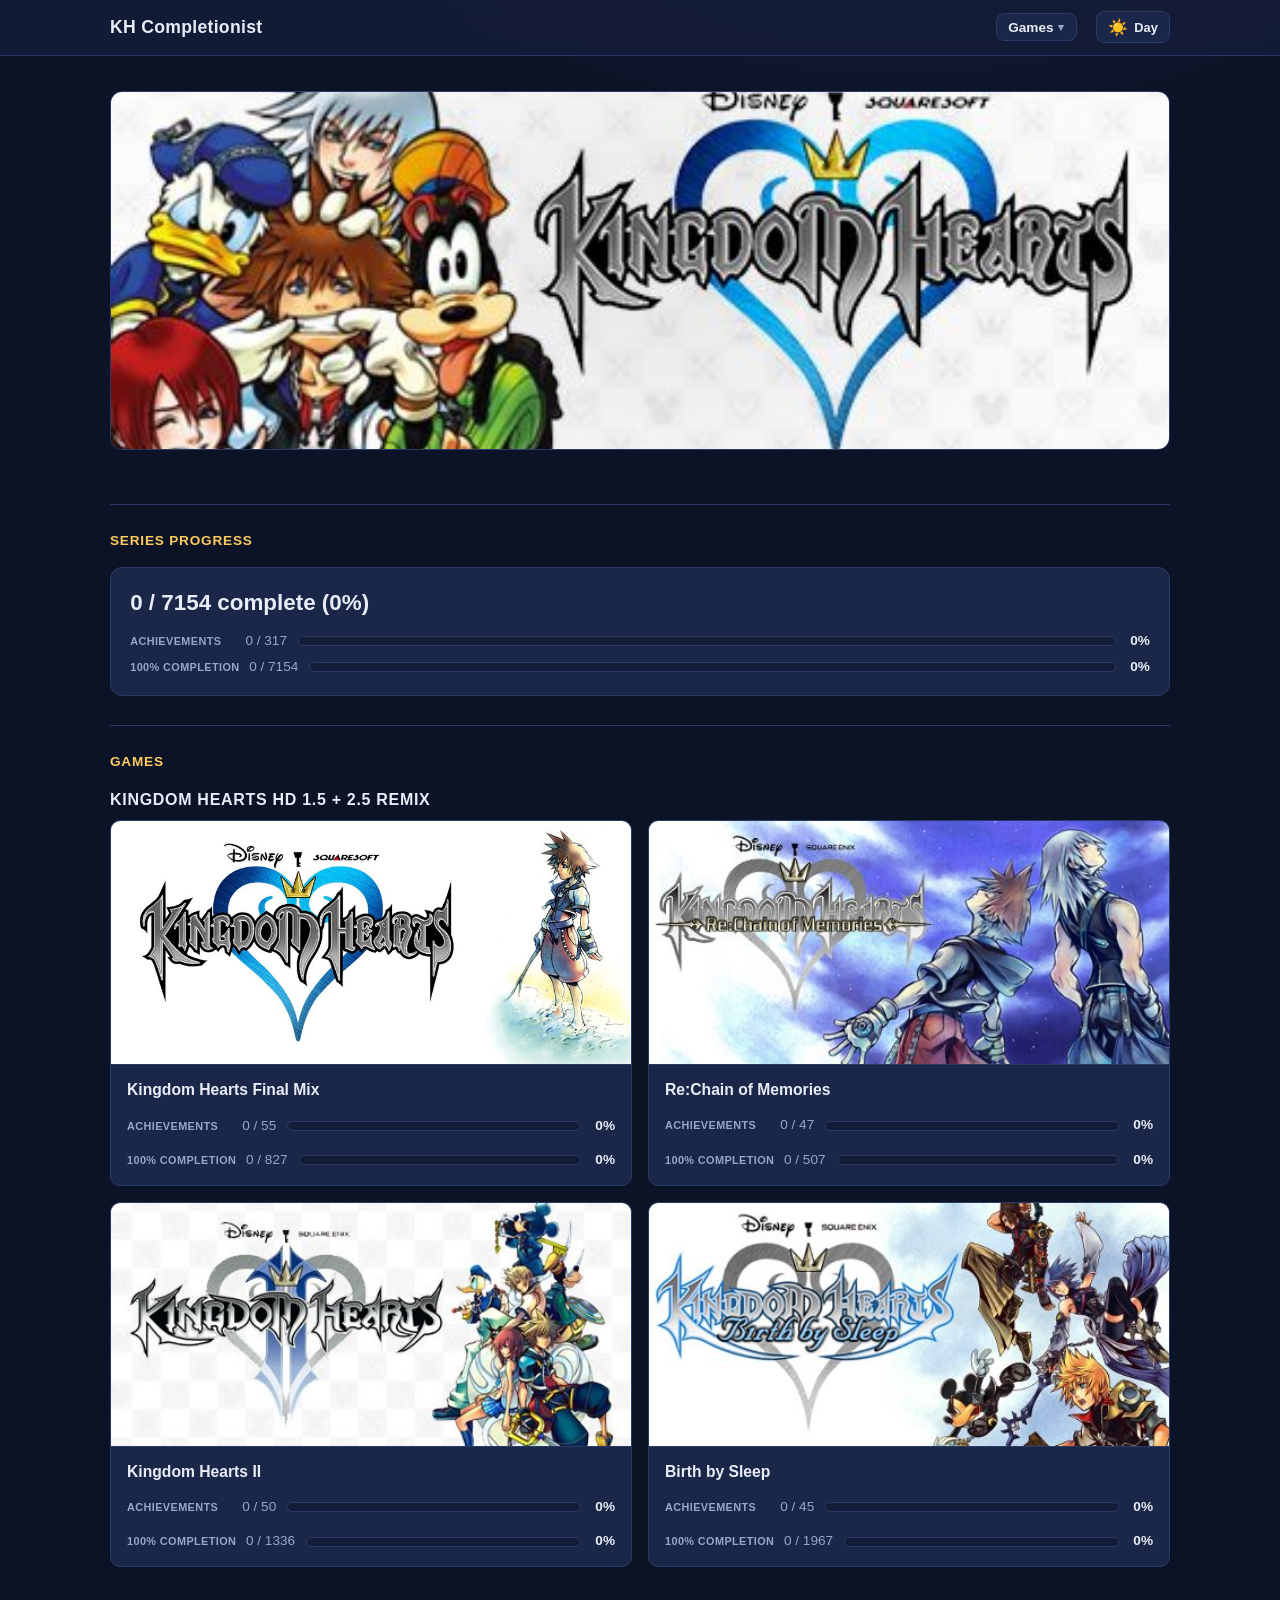
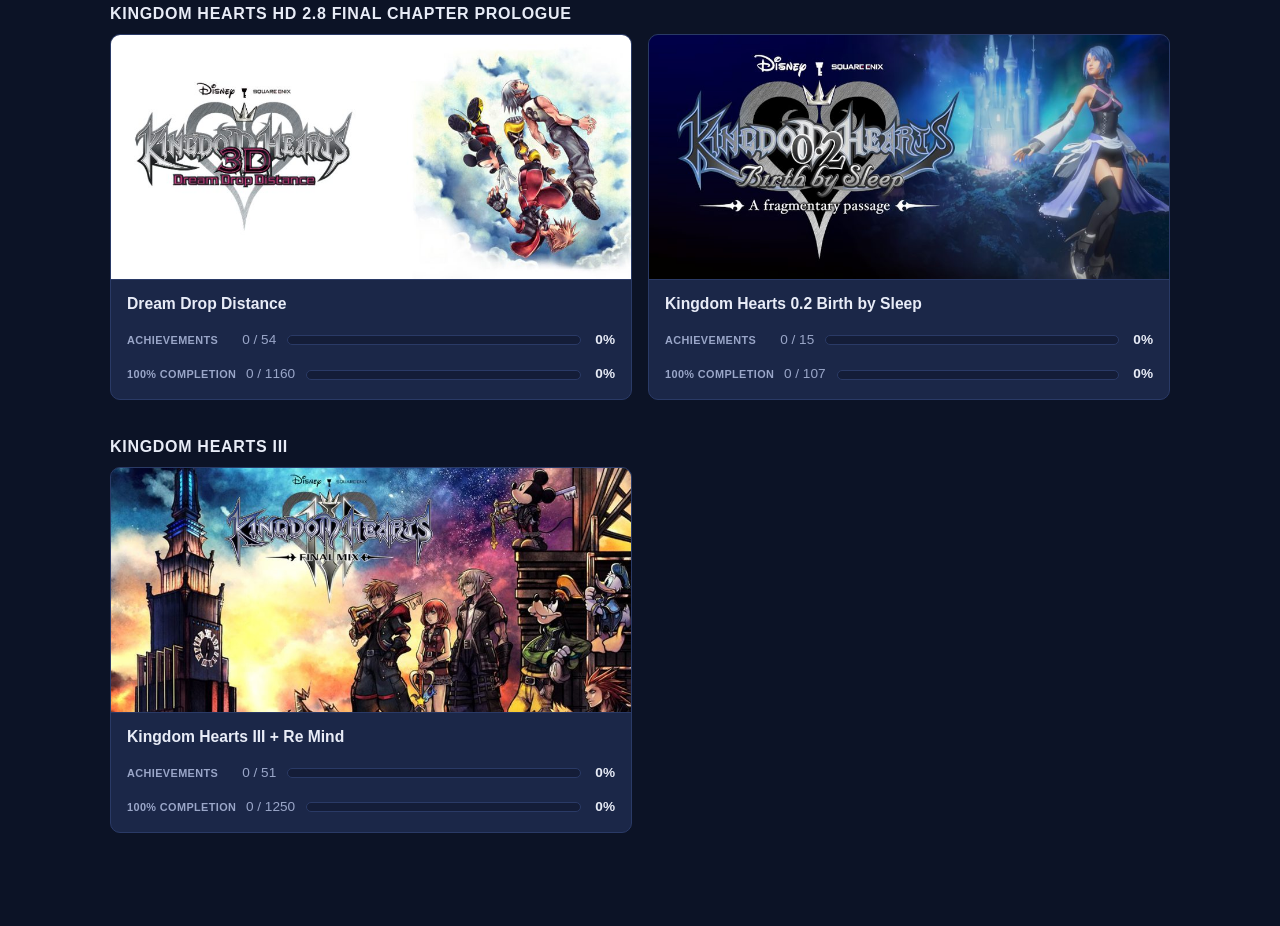
==== commit b0fc049c: "Add Dream Guide sub-tool for Dream Drop Distance A new DDD sub-entry (sibling of the BBS Melding Cal" ====
--- a/index.html
+++ b/index.html
@@ -32,7 +32,12 @@
                                 <li><a href="tools/kh-melding.html">Melding Calculator</a></li>
                             </ul>
                         </li>
-                        <li><a href="tools/kh-ddd-tracker.html">Dream Drop Distance</a></li>
+                        <li class="has-submenu">
+                            <a href="tools/kh-ddd-tracker.html">Dream Drop Distance <span class="caret" aria-hidden="true">&#9656;</span></a>
+                            <ul class="nav-submenu">
+                                <li><a href="tools/kh-dream-guide.html">Dream Guide</a></li>
+                            </ul>
+                        </li>
                         <li><a href="tools/kh02-tracker.html">Kingdom Hearts 0.2</a></li>
                         <li><a href="tools/kh3-tracker.html">Kingdom Hearts III</a></li>
                         </ul>
@@ -71,6 +76,7 @@
     </div>
 
     <script src="js/i18n.js"></script>
+    <script src="js/kh-common.js"></script>
     <script src="js/kh1-tracker-data.js"></script>
     <script src="js/kh-com-tracker-data.js"></script>
     <script src="js/kh2-tracker-data.js"></script>
--- a/css/main.css
+++ b/css/main.css
@@ -859,7 +859,8 @@
 body[data-page="kh-ddd-tracker"],
 body[data-page="kh02-tracker"],
 body[data-page="kh3-tracker"],
-body[data-page="kh-melding"] {
+body[data-page="kh-melding"],
+body[data-page="kh-dream-guide"] {
     /* Transparent so the fixed ::before wallpaper shows through; the dark
        html background is the fallback. (A solid body background here would
        paint over the negative-z ::before and hide it.) */
@@ -875,7 +876,8 @@
 body[data-page="kh-ddd-tracker"]::before,
 body[data-page="kh02-tracker"]::before,
 body[data-page="kh3-tracker"]::before,
-body[data-page="kh-melding"]::before {
+body[data-page="kh-melding"]::before,
+body[data-page="kh-dream-guide"]::before {
     content: "";
     position: fixed;
     inset: 0;
@@ -894,6 +896,7 @@
 [data-theme="night"] body[data-page="kh02-tracker"]   { --bg-img: url("../images/backgrounds/Background_KH02.png"); }
 [data-theme="night"] body[data-page="kh3-tracker"]    { --bg-img: url("../images/backgrounds/Background_KH3.png"); }
 [data-theme="night"] body[data-page="kh-melding"]     { --bg-img: url("../images/backgrounds/Background_BBS.png"); }
+[data-theme="night"] body[data-page="kh-dream-guide"] { --bg-img: url("../images/backgrounds/Background_3DS.png"); }
 
 [data-theme="day"] body[data-page="kh1-tracker"]    { --bg-img: url("../images/backgrounds/Background_KH1_light.png"); }
 [data-theme="day"] body[data-page="kh-com-tracker"] { --bg-img: url("../images/backgrounds/Background_COM_light.png"); }
@@ -903,6 +906,7 @@
 [data-theme="day"] body[data-page="kh02-tracker"]   { --bg-img: url("../images/backgrounds/Background_KH02_light.png"); }
 [data-theme="day"] body[data-page="kh3-tracker"]    { --bg-img: url("../images/backgrounds/Background_KH3_light.png"); }
 [data-theme="day"] body[data-page="kh-melding"]     { --bg-img: url("../images/backgrounds/Background_BBS_light.png"); }
+[data-theme="day"] body[data-page="kh-dream-guide"] { --bg-img: url("../images/backgrounds/Background_3DS_light.png"); }
 
 /* ============================================================
    Games dropdown (header). Opens on hover/focus (desktop + keyboard)
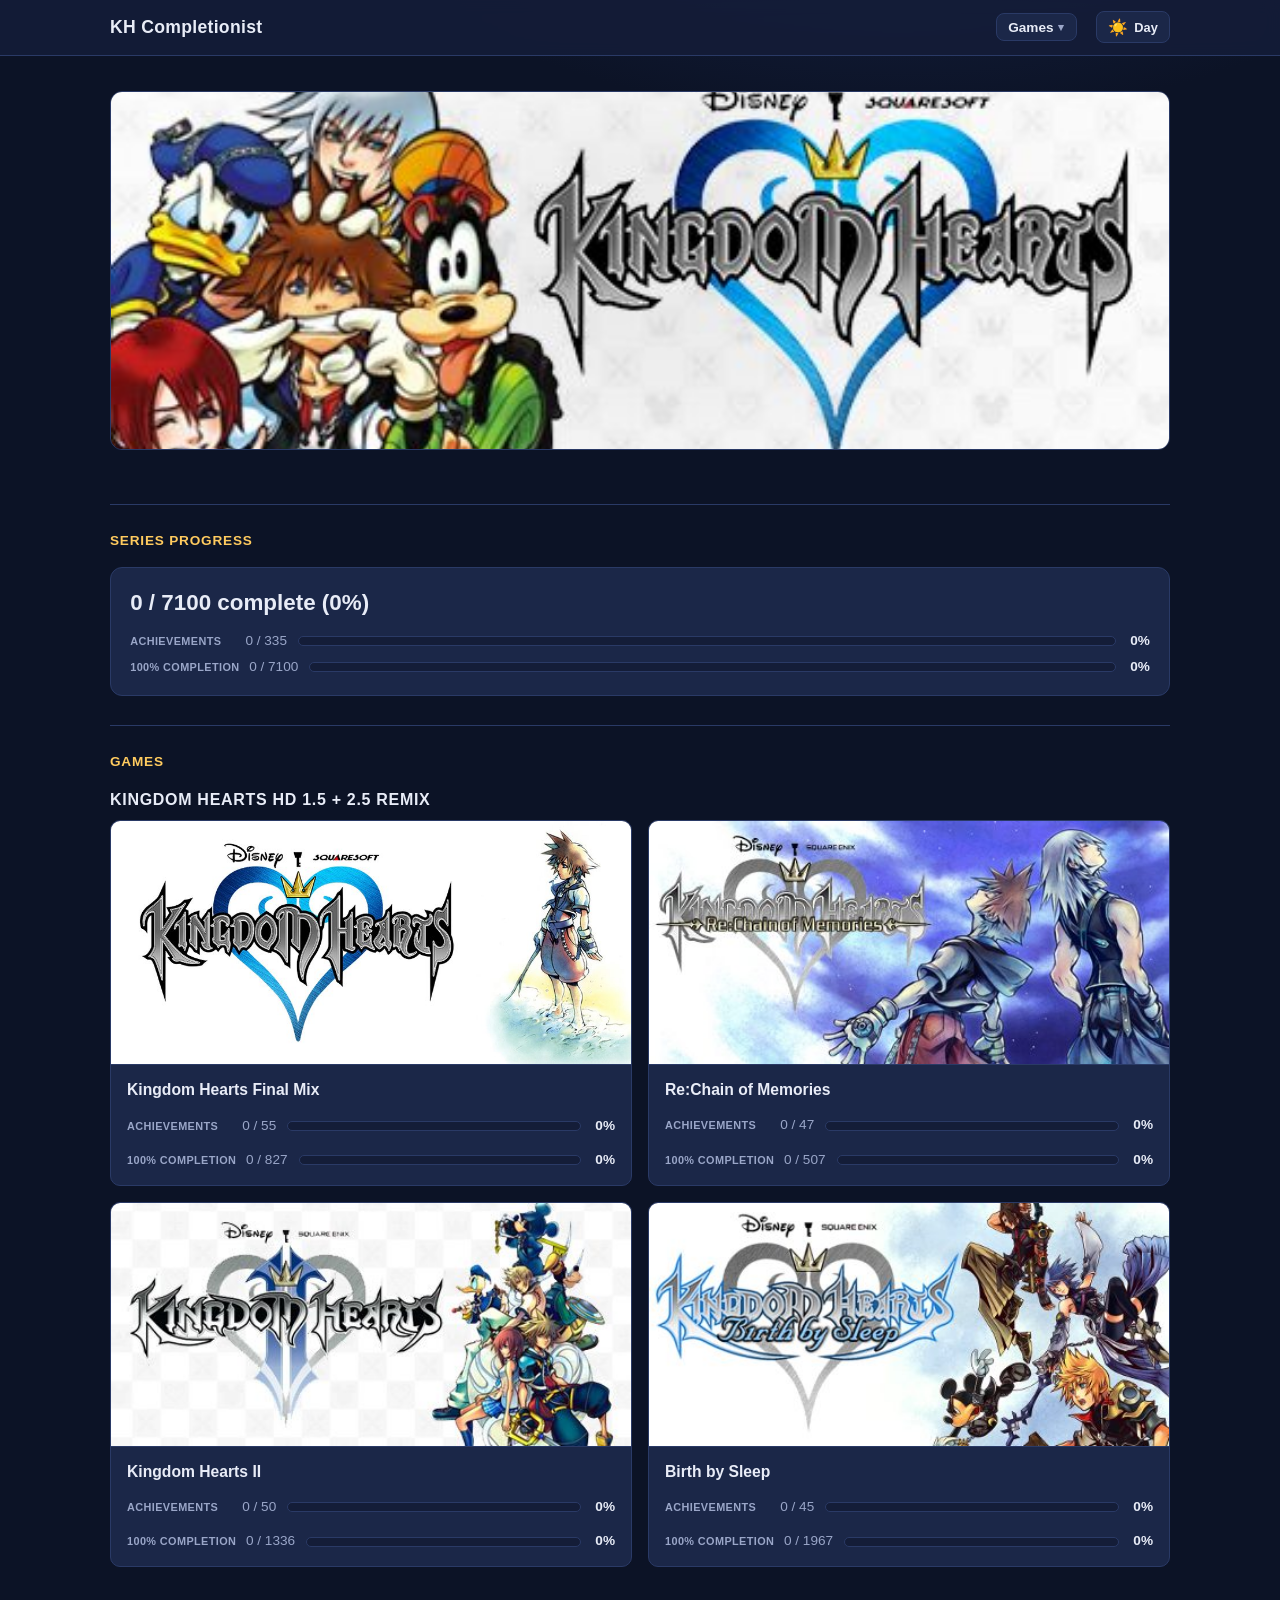
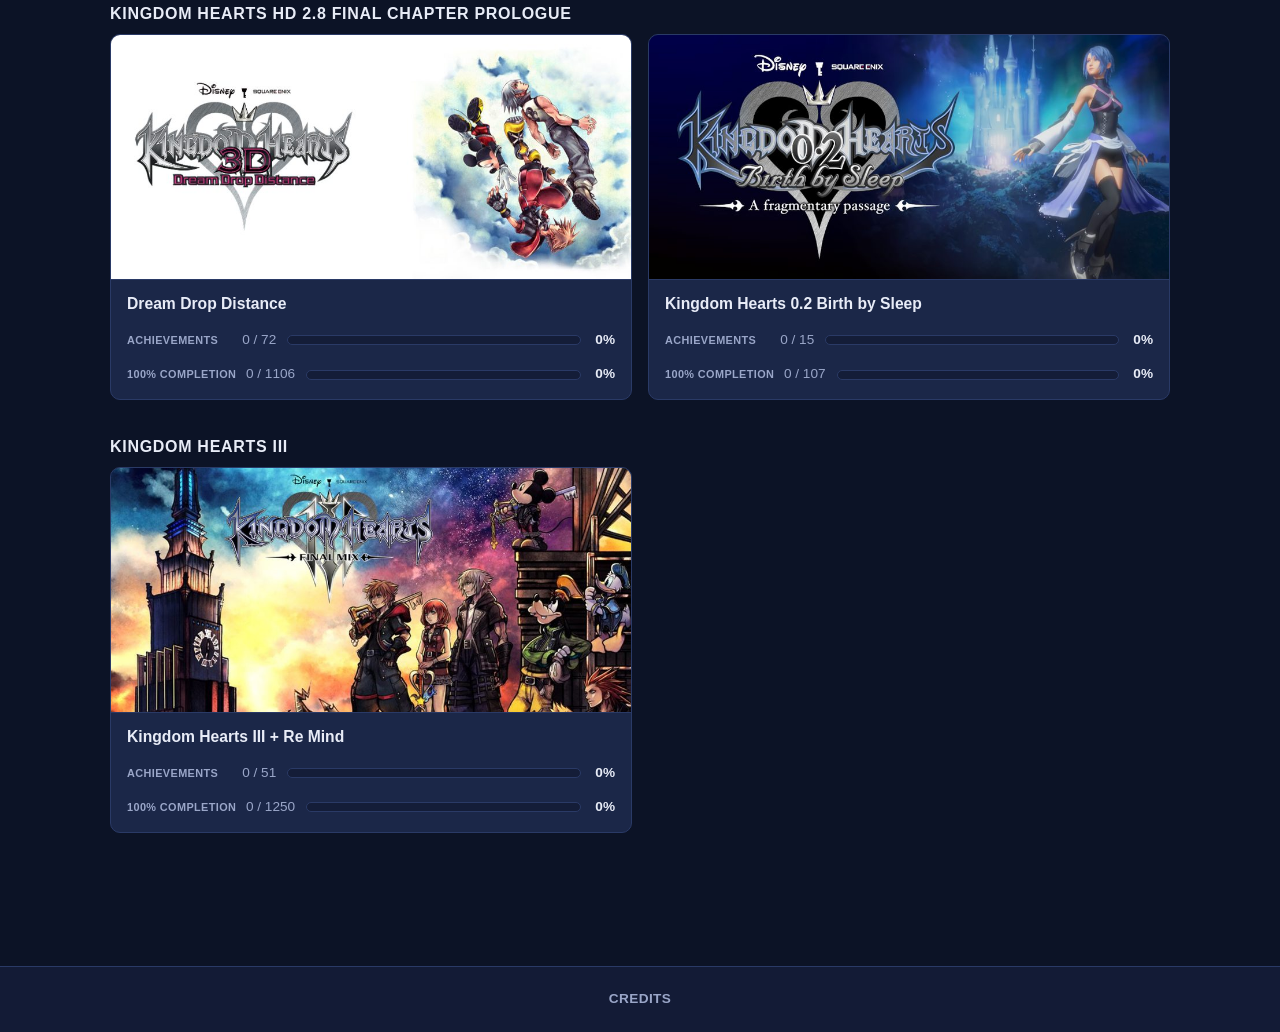
==== commit d36b44e6: "Build the header nav from one shared definition in nav.js The ~39-line Games menu was copy-pasted in" ====
--- a/index.html
+++ b/index.html
@@ -14,45 +14,8 @@
     js/landing.js). All visible text lives in lang/messages/en/index.json.
 -->
 <body data-page="index" data-root="./">
-    <nav>
-        <div class="container">
-            <div class="nav-content">
-                <a href="./" class="logo" id="logo-name"></a>
-                <div class="nav-right">
-                    <ul class="nav-links">
-                    <li class="has-menu">
-                        <button class="nav-menu-btn" id="games-menu-btn" type="button" aria-haspopup="true" aria-expanded="false">Games <span class="caret" aria-hidden="true">&#9662;</span></button>
-                        <ul class="nav-menu" id="games-menu">
-                        <li><a href="tools/kh1-tracker.html">Kingdom Hearts Final Mix</a></li>
-                        <li><a href="tools/kh-com-tracker.html">Re:Chain of Memories</a></li>
-                        <li><a href="tools/kh2-tracker.html">Kingdom Hearts II</a></li>
-                        <li class="has-submenu">
-                            <a href="tools/kh-bbs-tracker.html">Birth by Sleep <span class="caret" aria-hidden="true">&#9656;</span></a>
-                            <ul class="nav-submenu">
-                                <li><a href="tools/kh-melding.html">Melding Calculator</a></li>
-                            </ul>
-                        </li>
-                        <li class="has-submenu">
-                            <a href="tools/kh-ddd-tracker.html">Dream Drop Distance <span class="caret" aria-hidden="true">&#9656;</span></a>
-                            <ul class="nav-submenu">
-                                <li><a href="tools/kh-dream-guide.html">Dream Guide</a></li>
-                            </ul>
-                        </li>
-                        <li><a href="tools/kh02-tracker.html">Kingdom Hearts 0.2</a></li>
-                        <li><a href="tools/kh3-tracker.html">Kingdom Hearts III</a></li>
-                        </ul>
-                    </li>
-                    </ul>
-                    <div class="theme-toggle">
-                        <button id="themeToggle" class="theme-btn" type="button">
-                            <span class="theme-icon" id="theme-icon" aria-hidden="true"></span>
-                            <span class="theme-text" id="theme-text"></span>
-                        </button>
-                    </div>
-                </div>
-            </div>
-        </div>
-    </nav>
+    <!-- Header nav is built by js/nav.js: one shared menu definition for every page. -->
+    <nav id="site-nav"></nav>
 
     <div class="container">
         <section class="project-hero landing-hero">
--- a/css/main.css
+++ b/css/main.css
@@ -1048,3 +1048,37 @@
 .kh-xlink a:hover {
     text-decoration: underline;
 }
+
+/* ---------- Site footer (Credits link, injected by js/nav.js) ---------- */
+.site-footer {
+    border-top: 1px solid var(--line);
+    margin-top: 2.5rem;
+    padding: 1.4rem 0;
+    background: var(--nav-bg);
+}
+
+.site-footer .container {
+    display: flex;
+    justify-content: center;
+}
+
+.footer-credits-link {
+    color: var(--dim);
+    text-decoration: none;
+    font-size: 0.85rem;
+    font-weight: 600;
+    letter-spacing: 0.4px;
+    text-transform: uppercase;
+}
+
+.footer-credits-link:hover {
+    color: var(--accent);
+}
+
+/* ---------- Credits page ---------- */
+.credits-intro {
+    color: var(--dim);
+    max-width: 70ch;
+    font-size: 0.95rem;
+    margin-bottom: 1.2rem;
+}
